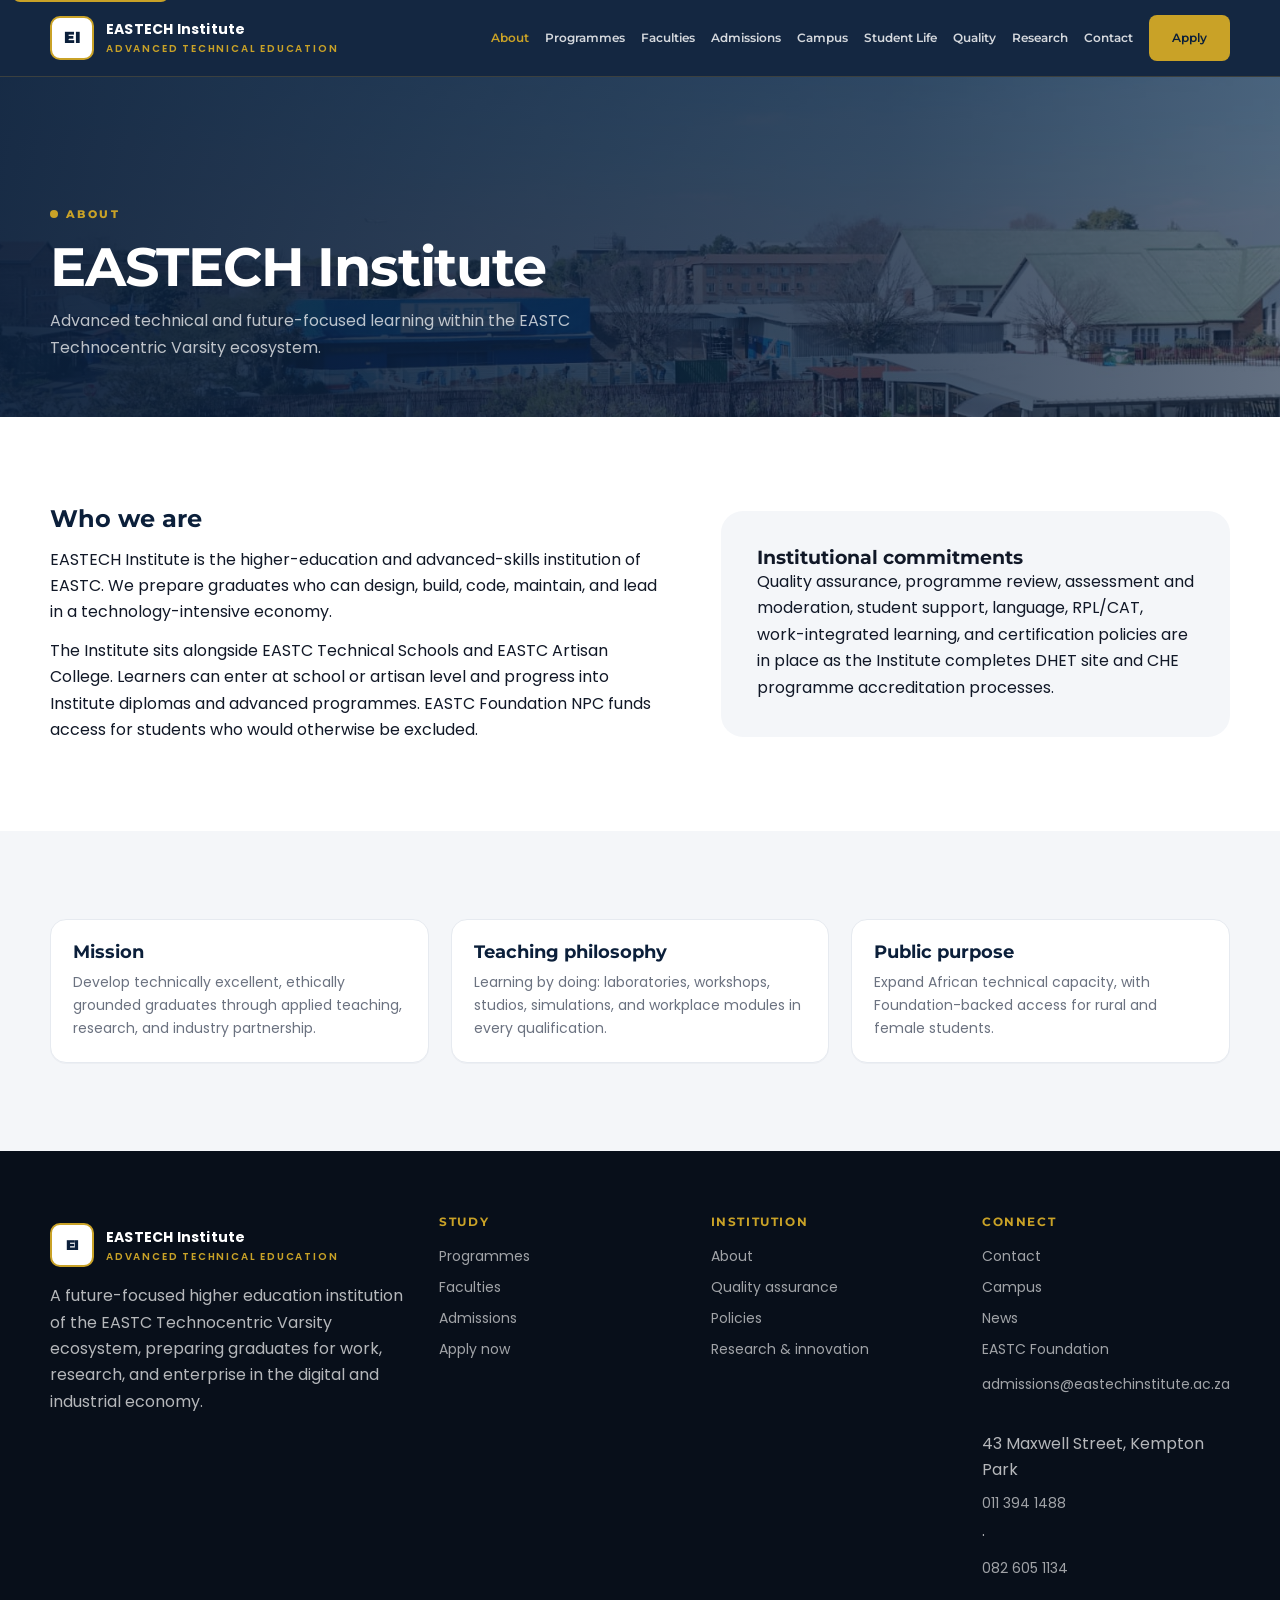
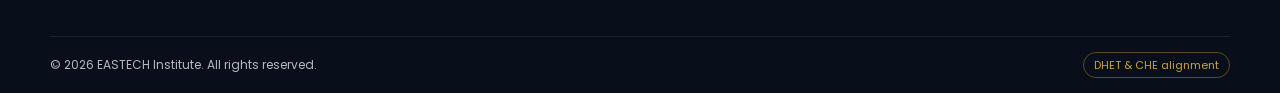
==== about.html @ d0c87ce3 "Publish EASTC website" ====
<!DOCTYPE html>
<html lang="en">
<head>
<meta charset="UTF-8">
<meta name="viewport" content="width=device-width, initial-scale=1.0">
<title>About | EASTECH Institute</title>
<meta name="description" content="History, purpose, and ecosystem role of EASTECH Institute.">
<link rel="preconnect" href="https://fonts.googleapis.com">
<link rel="preconnect" href="https://fonts.gstatic.com" crossorigin>
<link href="https://fonts.googleapis.com/css2?family=Montserrat:wght@500;600;700;800;900&family=Poppins:wght@400;500;600;700&display=swap" rel="stylesheet">
<link rel="icon" type="image/svg+xml" href="assets/img/favicon.svg">
<link rel="stylesheet" href="assets/css/site.css">
</head>
<body class="institute">
<a class="skip" href="#main">Skip to content</a>


<header class="nav">
  <div class="wrap nav-inner">
    <a class="brand" href="index.html">
      <div class="mark">EI</div>
      <div><strong>EASTECH Institute</strong><span>Advanced Technical Education</span></div>
    </a>
    <button class="menu-btn" aria-label="Menu">☰</button>
    <nav class="nav-links">
      <a href="about.html">About</a>
      <a href="programmes.html">Programmes</a>
      <a href="faculties.html">Faculties</a>
      <a href="admissions.html">Admissions</a>
      <a href="campus.html">Campus</a>
      <a href="student-life.html">Student Life</a>
      <a href="quality.html">Quality</a>
      <a href="research.html">Research</a>
      <a href="contact.html">Contact</a>
      <a class="btn btn-gold" href="apply.html">Apply</a>
    </nav>
  </div>
</header>

<main id="main">
<section class="page-hero media"><div class="hero-bg" style="background-image:url('assets/img/campus-sky.jpg')"></div>
<div class="wrap" style="position:relative;z-index:1"><div class="eyebrow">About</div><h1>EASTECH Institute</h1><p>Advanced technical and future-focused learning within the EASTC Technocentric Varsity ecosystem.</p></div></section>
<section>
  <div class="wrap grid-2">
    <div>
      <h2 style="color:var(--navy);margin-bottom:14px">Who we are</h2>
      <p>EASTECH Institute is the higher-education and advanced-skills institution of EASTC. We prepare graduates who can design, build, code, maintain, and lead in a technology-intensive economy.</p>
      <p style="margin-top:12px">The Institute sits alongside EASTC Technical Schools and EASTC Artisan College. Learners can enter at school or artisan level and progress into Institute diplomas and advanced programmes. EASTC Foundation NPC funds access for students who would otherwise be excluded.</p>
    </div>
    <div class="panel">
      <h3>Institutional commitments</h3>
      <p>Quality assurance, programme review, assessment and moderation, student support, language, RPL/CAT, work-integrated learning, and certification policies are in place as the Institute completes DHET site and CHE programme accreditation processes.</p>
    </div>
  </div>
</section>
<section style="background:var(--gray)">
  <div class="wrap grid-3">
    <article class="card"><div class="card-body"><h3>Mission</h3><p>Develop technically excellent, ethically grounded graduates through applied teaching, research, and industry partnership.</p></div></article>
    <article class="card"><div class="card-body"><h3>Teaching philosophy</h3><p>Learning by doing: laboratories, workshops, studios, simulations, and workplace modules in every qualification.</p></div></article>
    <article class="card"><div class="card-body"><h3>Public purpose</h3><p>Expand African technical capacity, with Foundation-backed access for rural and female students.</p></div></article>
  </div>
</section>

</main>
<footer>
  <div class="wrap foot-grid">
    <div>
      <a class="brand" href="index.html" style="margin-bottom:16px;display:inline-flex">
        <div class="mark">EI</div>
        <div><strong>EASTECH Institute</strong><span>Advanced Technical Education</span></div>
      </a>
      <p>A future-focused higher education institution of the EASTC Technocentric Varsity ecosystem, preparing graduates for work, research, and enterprise in the digital and industrial economy.</p>
    </div>
    <div>
      <h4>Study</h4>
      <a href="programmes.html">Programmes</a>
      <a href="faculties.html">Faculties</a>
      <a href="admissions.html">Admissions</a>
      <a href="apply.html">Apply now</a>
    </div>
    <div>
      <h4>Institution</h4>
      <a href="about.html">About</a>
      <a href="quality.html">Quality assurance</a>
      <a href="policies.html">Policies</a>
      <a href="research.html">Research &amp; innovation</a>
    </div>
    <div>
      <h4>Connect</h4>
      <a href="contact.html">Contact</a>
      <a href="campus.html">Campus</a>
      <a href="news.html">News</a>
      <a href="https://eastechfoundation.co.za/">EASTC Foundation</a>
      <p style="margin-top:12px"><a href="mailto:admissions@eastechinstitute.ac.za">admissions@eastechinstitute.ac.za</a><br>43 Maxwell Street, Kempton Park<br><a href="tel:+27113941488">011 394 1488</a> · <a href="tel:+27826051134">082 605 1134</a></p>
    </div>
  </div>
  <div class="wrap legal">
    <div>&copy; <span data-year></span> EASTECH Institute. All rights reserved.</div>
    <div><span class="badge">DHET &amp; CHE alignment</span></div>
  </div>
</footer>

<script src="assets/js/site.js"></script>
</body>
</html>
---- assets/css/site.css ----
:root {
  --navy: #0B1F3A;
  --navy-mid: #123056;
  --navy-light: #1A3A5C;
  --gold: #D4A437;
  --gold-light: #E8BC5A;
  --teal: #0F766E;
  --teal-bright: #14B8A6;
  --gray: #F4F6F9;
  --gray-mid: #E6EAF0;
  --charcoal: #111827;
  --body: #374151;
  --muted: #6B7280;
  --white: #fff;
  --shadow: 0 18px 50px rgba(11, 31, 58, 0.12);
  --radius: 16px;
  --max: 1180px;
}
*, *::before, *::after { box-sizing: border-box; margin: 0; padding: 0; }
html { scroll-behavior: smooth; }
body {
  font-family: "Poppins", sans-serif;
  color: var(--charcoal);
  background: var(--white);
  line-height: 1.65;
  overflow-x: hidden;
}
img { max-width: 100%; display: block; }
a { color: inherit; text-decoration: none; }
h1, h2, h3, h4 { font-family: "Montserrat", sans-serif; line-height: 1.15; }
.wrap { width: min(var(--max), calc(100% - 48px)); margin: 0 auto; }
.eyebrow {
  display: inline-flex; align-items: center; gap: 8px;
  font-family: "Montserrat", sans-serif;
  font-size: 11px; font-weight: 800; letter-spacing: 2.4px; text-transform: uppercase;
  color: var(--gold);
}
.eyebrow::before { content: ""; width: 8px; height: 8px; border-radius: 50%; background: currentColor; }

/* NAV */
.skip {
  position: absolute; left: 12px; top: -40px; z-index: 80;
  background: var(--gold); color: var(--navy); padding: 8px 12px; border-radius: 8px; font-weight: 800;
}
.skip:focus { top: 12px; }
.nav {
  position: sticky; top: 0; z-index: 50;
  background: rgba(11, 31, 58, 0.96);
  backdrop-filter: blur(16px);
  border-bottom: 1px solid rgba(212, 164, 55, 0.2);
}
.nav-inner { display: flex; align-items: center; justify-content: space-between; min-height: 76px; gap: 24px; }
.brand { display: flex; align-items: center; gap: 12px; color: #fff; }
.mark {
  width: 44px; height: 44px; border-radius: 10px; background: var(--gold);
  color: var(--navy); font-family: "Montserrat", sans-serif; font-weight: 900;
  display: grid; place-items: center; letter-spacing: -0.5px;
}
.brand strong { display: block; font-size: 14px; letter-spacing: 0.2px; }
.brand span { display: block; font-size: 10px; color: var(--gold); letter-spacing: 1.8px; text-transform: uppercase; font-weight: 600; }
.nav-links { display: flex; align-items: center; gap: 16px; }
.nav-links a { color: rgba(255,255,255,.82); font-family: "Montserrat", sans-serif; font-size: 12px; font-weight: 600; }
.nav-links a:hover, .nav-links a.active { color: var(--gold); }
.nav-links a.btn-gold { color: var(--navy); }
.nav-links a.btn-gold:hover, .nav-links a.btn-gold.active { color: var(--navy); background: var(--gold-light); }
.btn {
  display: inline-flex; align-items: center; justify-content: center; gap: 8px;
  padding: 12px 22px; border-radius: 8px; font-family: "Montserrat", sans-serif;
  font-size: 13px; font-weight: 800; border: 1.5px solid transparent; cursor: pointer;
  transition: .2s transform, .2s background, .2s color;
}
.btn:hover { transform: translateY(-1px); }
.btn-gold { background: var(--gold); color: var(--navy); }
.btn-gold:hover { background: var(--gold-light); }
.btn-ghost { background: transparent; color: #fff; border-color: rgba(255,255,255,.28); }
.btn-navy { background: var(--navy); color: #fff; }
.btn-teal { background: var(--teal); color: #fff; }
.btn-outline { background: transparent; color: var(--navy); border-color: rgba(11,31,58,.2); }
.menu-btn { display: none; background: none; border: 0; color: #fff; font-size: 26px; cursor: pointer; }

/* HERO */
.hero {
  position: relative; min-height: 86vh; display: grid; align-items: center;
  background: var(--navy); color: #fff; overflow: hidden;
  padding: 72px 0 88px;
}
.hero-bg {
  position: absolute; inset: 0;
  background-size: cover; background-position: center 40%;
  opacity: .42; transform: scale(1.04);
}
.hero::after {
  content: ""; position: absolute; inset: 0;
  background: linear-gradient(90deg, rgba(11,31,58,.94) 0%, rgba(11,31,58,.72) 52%, rgba(11,31,58,.35) 100%);
}
.hero-content { position: relative; z-index: 1; max-width: 760px; }
.hero h1 { font-size: clamp(38px, 6vw, 68px); letter-spacing: -1.8px; margin: 18px 0 18px; }
.hero h1 em { font-style: normal; color: var(--gold); }
.hero p { font-size: 17px; color: rgba(255,255,255,.74); max-width: 620px; }
.hero-actions { display: flex; flex-wrap: wrap; gap: 12px; margin: 32px 0 40px; }
.stats { display: grid; grid-template-columns: repeat(4, 1fr); gap: 18px; }
.stat { border-left: 2px solid var(--gold); padding-left: 14px; }
.stat b { display: block; font-family: "Montserrat", sans-serif; font-size: 28px; color: var(--gold); }
.stat span { font-size: 12px; color: rgba(255,255,255,.62); }

/* SECTIONS */
section { padding: 88px 0; }
.section-head { max-width: 640px; margin-bottom: 42px; }
.section-head h2 { font-size: clamp(28px, 4vw, 44px); color: var(--navy); letter-spacing: -1px; margin: 10px 0 12px; }
.section-head p { color: var(--muted); }
.grid-2 { display: grid; grid-template-columns: 1.1fr .9fr; gap: 48px; align-items: center; }
.grid-3 { display: grid; grid-template-columns: repeat(3, 1fr); gap: 22px; }
.grid-4 { display: grid; grid-template-columns: repeat(4, 1fr); gap: 18px; }
.card {
  background: #fff; border: 1px solid var(--gray-mid); border-radius: var(--radius);
  overflow: hidden; box-shadow: 0 1px 0 rgba(11,31,58,.03);
  transition: .25s transform, .25s box-shadow;
}
.card:hover { transform: translateY(-4px); box-shadow: var(--shadow); }
.card img { width: 100%; height: 190px; object-fit: cover; }
.card-body { padding: 22px; }
.card h3 { font-size: 18px; color: var(--navy); margin-bottom: 8px; }
.card p { color: var(--muted); font-size: 14px; }
.tag {
  display: inline-block; margin: 0 6px 6px 0; padding: 5px 10px; border-radius: 999px;
  background: rgba(15,118,110,.08); color: var(--teal); font-size: 11px; font-weight: 700;
}
.panel { background: var(--gray); border-radius: 22px; padding: 36px; }
.photo { border-radius: 22px; width: 100%; height: 420px; object-fit: cover; box-shadow: var(--shadow); }
.gallery { display: grid; grid-template-columns: repeat(3, 1fr); gap: 14px; }
.gallery img { width: 100%; height: 220px; object-fit: cover; border-radius: 14px; }
.gallery.tight img { height: 180px; }
@media (max-width: 980px) { .gallery { grid-template-columns: 1fr 1fr; } }
.values { display: flex; flex-wrap: wrap; gap: 8px; }
.chip { padding: 8px 14px; border-radius: 999px; background: var(--navy); color: #fff; font-size: 12px; font-weight: 700; }

/* PAGE HERO */
.page-hero {
  background: var(--navy); color: #fff; padding: 72px 0 56px;
  position: relative; overflow: hidden;
}
.page-hero.media { min-height: 340px; display: grid; align-items: end; }
.page-hero.media .hero-bg { opacity: .5; }
.page-hero.media::after {
  content: ""; position: absolute; inset: 0;
  background: linear-gradient(90deg, rgba(11,31,58,.88) 0%, rgba(11,31,58,.55) 70%, rgba(11,31,58,.28) 100%);
}
.page-hero .wrap { position: relative; z-index: 1; }
.page-hero h1 { font-size: clamp(32px, 5vw, 54px); letter-spacing: -1.2px; margin: 10px 0 10px; }
.page-hero p { color: rgba(255,255,255,.72); max-width: 640px; }

/* FORMS */
form { display: grid; gap: 14px; }
label { font-size: 12px; font-weight: 700; color: var(--navy); }
input, select, textarea {
  width: 100%; padding: 13px 14px; border: 1px solid var(--gray-mid); border-radius: 10px;
  font: inherit; background: #fff; color: var(--charcoal);
}
textarea { min-height: 140px; resize: vertical; }
.form-row { display: grid; grid-template-columns: 1fr 1fr; gap: 14px; }
.note { font-size: 13px; color: var(--muted); }
.success { display: none; background: #ecfdf5; color: #065f46; padding: 14px 16px; border-radius: 10px; font-weight: 600; }
.success.show { display: block; }

/* TABLE */
.table-wrap { overflow-x: auto; -webkit-overflow-scrolling: touch; }
table { width: 100%; border-collapse: collapse; background: #fff; border-radius: 14px; overflow: hidden; min-width: 640px; }
th, td { text-align: left; padding: 14px 16px; border-bottom: 1px solid var(--gray-mid); font-size: 14px; }
th { background: var(--navy); color: #fff; font-family: "Montserrat", sans-serif; font-size: 12px; letter-spacing: .6px; }
td strong { color: var(--navy); }

/* FOOTER */
footer { background: #080f1a; color: rgba(255,255,255,.7); padding: 64px 0 0; }
.foot-grid { display: grid; grid-template-columns: 1.5fr 1fr 1fr 1fr; gap: 36px; padding-bottom: 48px; }
footer h4 { color: var(--gold); font-size: 12px; letter-spacing: 1.6px; text-transform: uppercase; margin-bottom: 16px; }
footer a { display: block; color: rgba(255,255,255,.62); margin: 8px 0; font-size: 14px; }
footer a:hover { color: var(--gold); }
.legal { border-top: 1px solid rgba(255,255,255,.08); padding: 18px 0; display: flex; justify-content: space-between; gap: 12px; flex-wrap: wrap; font-size: 12px; }
.badge { border: 1px solid rgba(212,164,55,.4); color: var(--gold); padding: 4px 10px; border-radius: 999px; font-size: 11px; }

/* INSTITUTE TWEAKS */
body.institute { --gold: #C9A227; --teal: #155E75; }
body.institute .mark { background: #fff; color: var(--navy); border: 2px solid var(--gold); }

a:focus-visible, button:focus-visible, input:focus-visible, select:focus-visible, textarea:focus-visible {
  outline: 3px solid var(--gold); outline-offset: 3px;
}
.lightbox {
  display: none; position: fixed; inset: 0; z-index: 100; background: rgba(8,15,26,.92);
  align-items: center; justify-content: center; padding: 24px;
}
.lightbox.open { display: flex; }
.lightbox img { max-width: min(1200px, 100%); max-height: 90vh; border-radius: 12px; }
.lightbox button {
  position: absolute; top: 16px; right: 18px; background: none; border: 0; color: #fff; font-size: 32px; cursor: pointer;
}
@media (max-width: 1200px) {
  .menu-btn { display: block; }
  .nav-links {
    display: none; position: absolute; left: 0; right: 0; top: 76px;
    background: var(--navy); flex-direction: column; padding: 18px 24px 28px; align-items: flex-start;
    border-bottom: 1px solid rgba(212,164,55,.2);
  }
  .nav-links.open { display: flex; }
}
@media (max-width: 980px) {
  .grid-2, .grid-3, .grid-4, .stats, .foot-grid, .form-row { grid-template-columns: 1fr; }
  .photo { height: 280px; }
  .gallery { grid-template-columns: 1fr; }
}
@media (prefers-reduced-motion: reduce) {
  html { scroll-behavior: auto; }
  *, *::before, *::after { transition: none !important; }
}
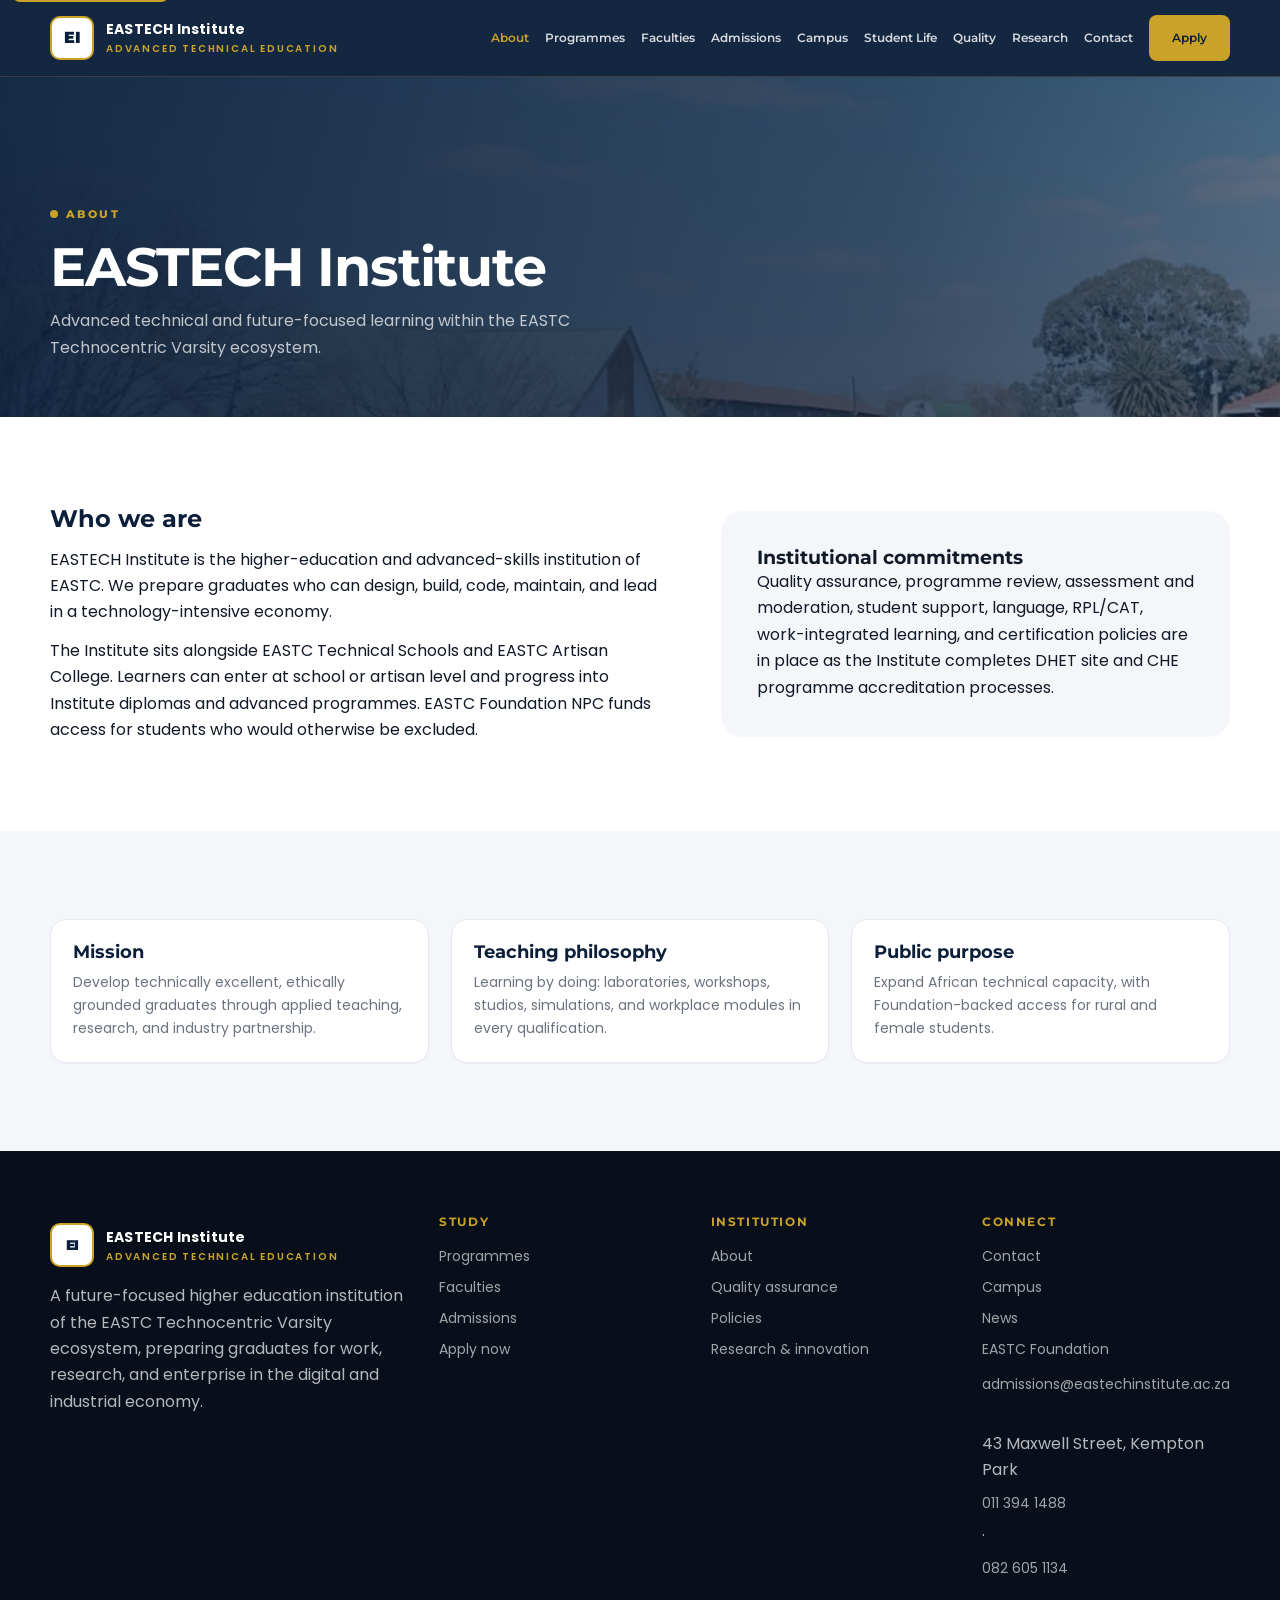
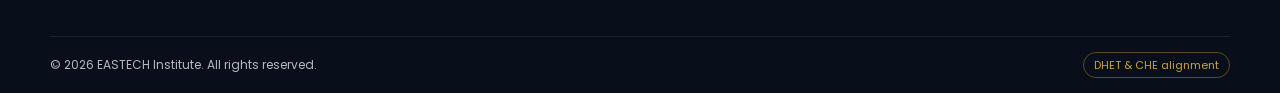
==== commit e4c829bd: "Fix Institute campus photos to artisanal building only Replace Food Court and Varsity shots on EASTE" ====
--- a/about.html
+++ b/about.html
@@ -38,7 +38,7 @@
 </header>
 
 <main id="main">
-<section class="page-hero media"><div class="hero-bg" style="background-image:url('assets/img/campus-sky.jpg')"></div>
+<section class="page-hero media"><div class="hero-bg" style="background-image:url('assets/img/artisanal-building.jpg')"></div>
 <div class="wrap" style="position:relative;z-index:1"><div class="eyebrow">About</div><h1>EASTECH Institute</h1><p>Advanced technical and future-focused learning within the EASTC Technocentric Varsity ecosystem.</p></div></section>
 <section>
   <div class="wrap grid-2">
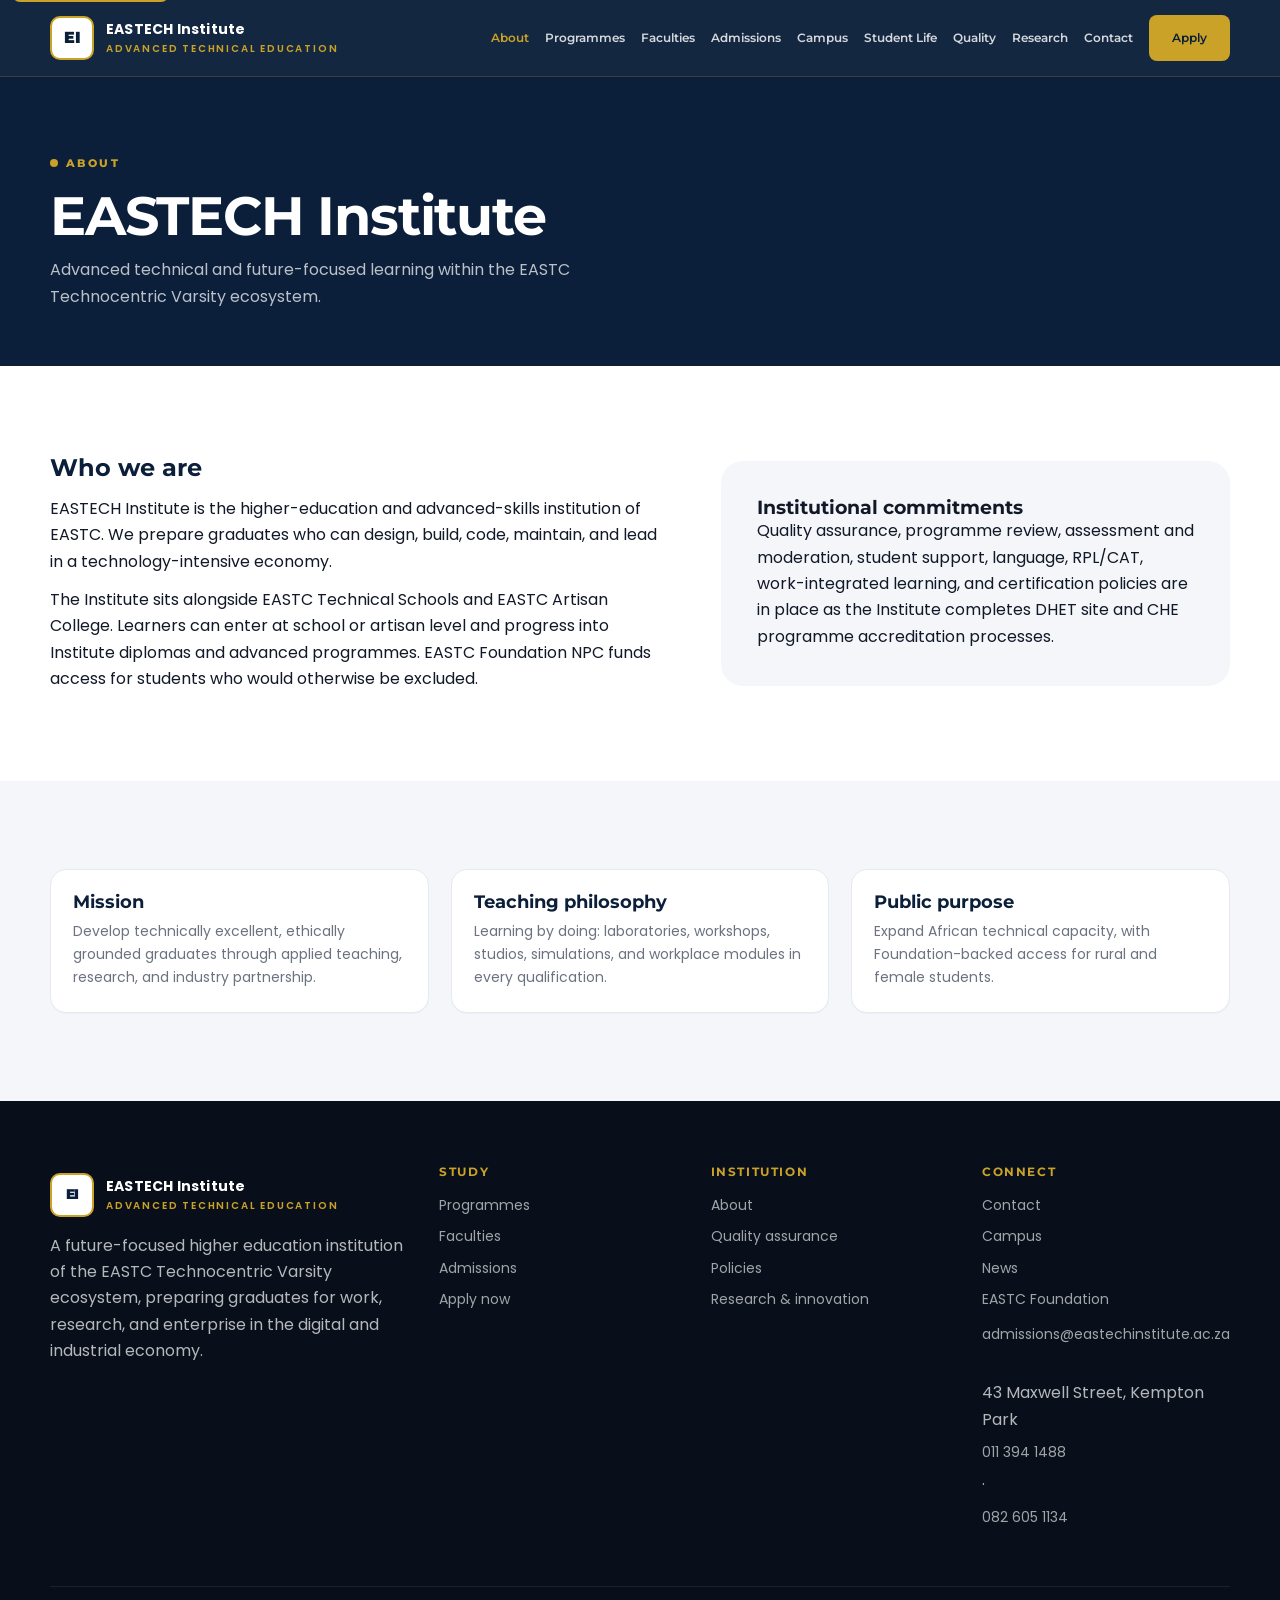
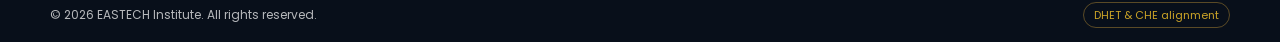
==== commit 3f16f1d0: "Stop using Food Court/yard stills as Institute identity CEO and bob FABER rejected the previous mapp" ====
--- a/about.html
+++ b/about.html
@@ -38,8 +38,7 @@
 </header>
 
 <main id="main">
-<section class="page-hero media"><div class="hero-bg" style="background-image:url('assets/img/artisanal-building.jpg')"></div>
-<div class="wrap" style="position:relative;z-index:1"><div class="eyebrow">About</div><h1>EASTECH Institute</h1><p>Advanced technical and future-focused learning within the EASTC Technocentric Varsity ecosystem.</p></div></section>
+<section class="page-hero"><div class="wrap"><div class="eyebrow">About</div><h1>EASTECH Institute</h1><p>Advanced technical and future-focused learning within the EASTC Technocentric Varsity ecosystem.</p></div></section>
 <section>
   <div class="wrap grid-2">
     <div>
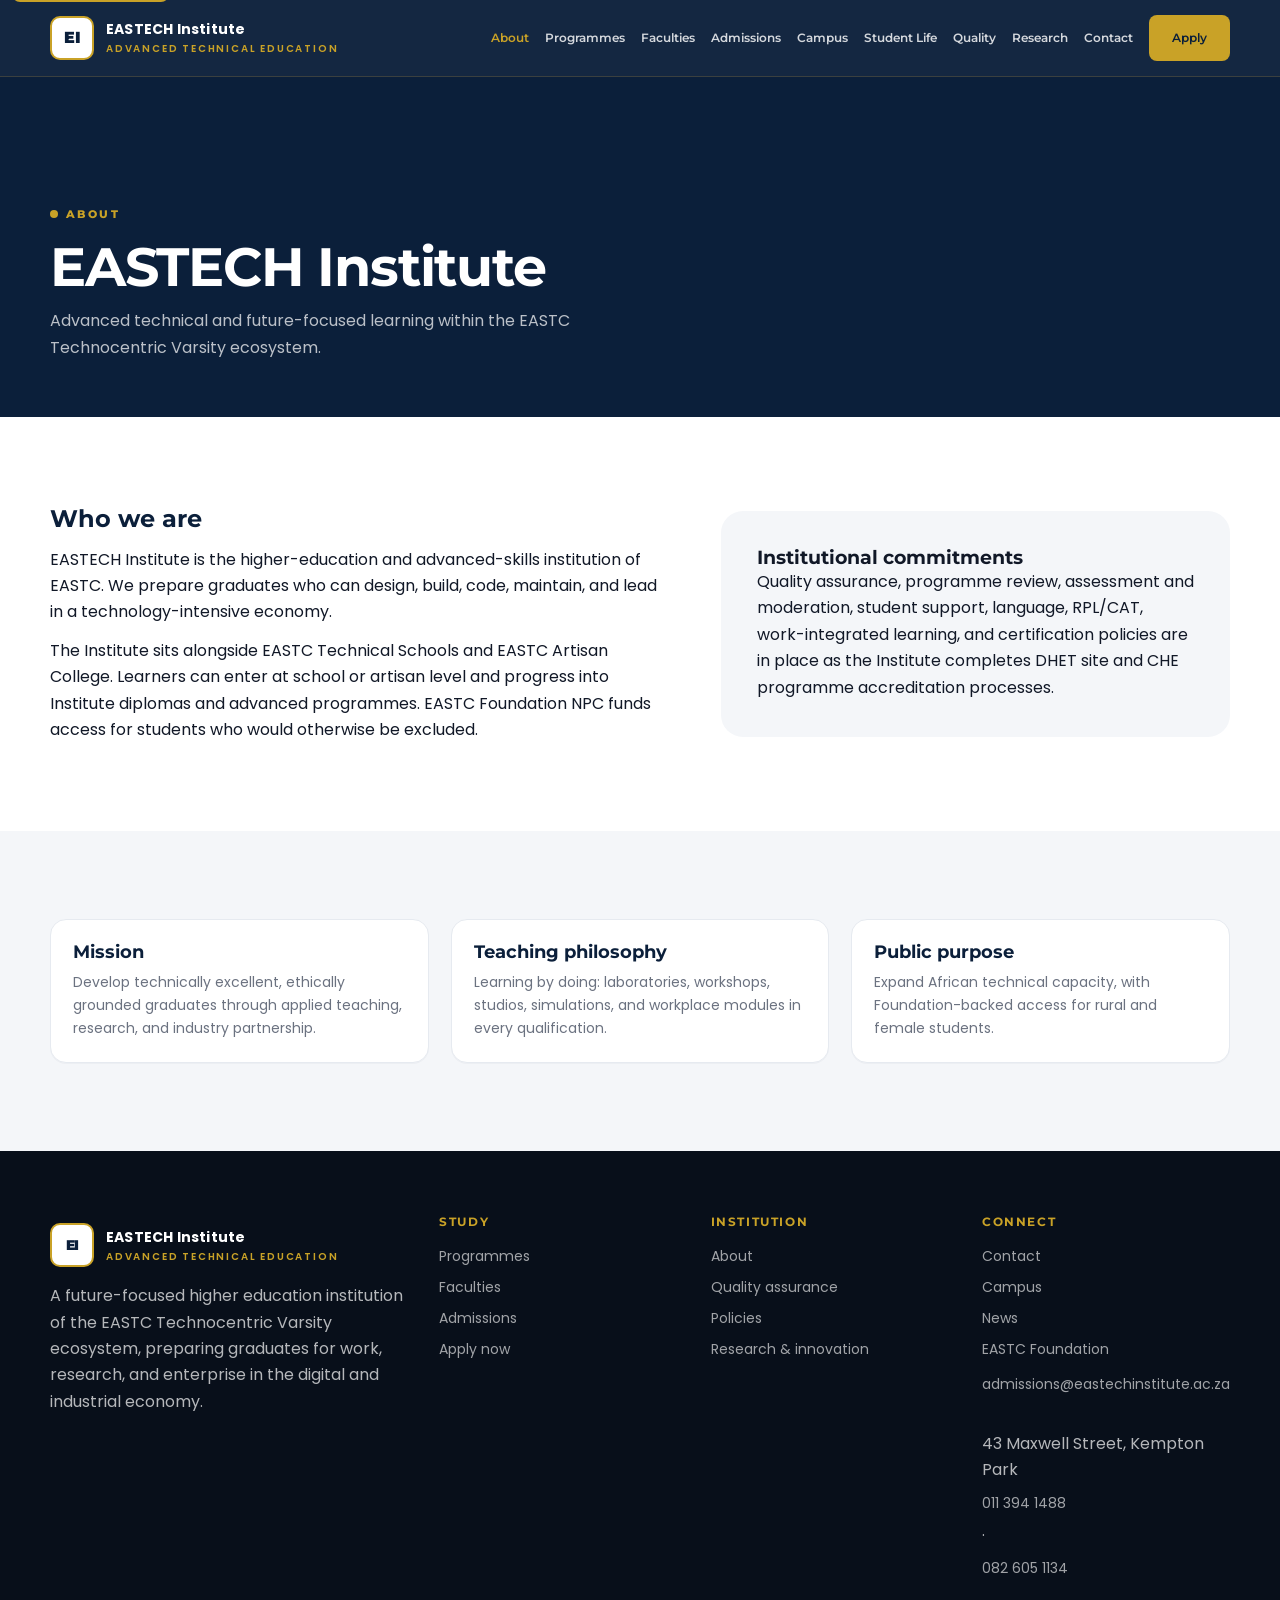
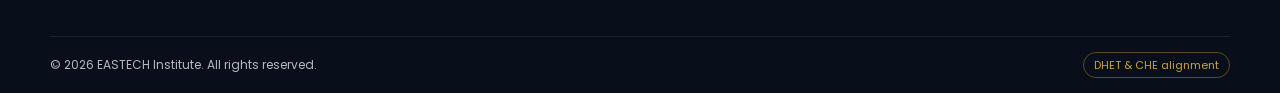
==== commit 3bf90b6c: "Wire Billy's NATED brick building as Institute exterior identity Point home, about, and campus heroe" ====
--- a/about.html
+++ b/about.html
@@ -38,7 +38,8 @@
 </header>
 
 <main id="main">
-<section class="page-hero"><div class="wrap"><div class="eyebrow">About</div><h1>EASTECH Institute</h1><p>Advanced technical and future-focused learning within the EASTC Technocentric Varsity ecosystem.</p></div></section>
+<section class="page-hero media"><div class="hero-bg" style="background-image:url('assets/img/institute-nated-building.jpg')"></div>
+<div class="wrap" style="position:relative;z-index:1"><div class="eyebrow">About</div><h1>EASTECH Institute</h1><p>Advanced technical and future-focused learning within the EASTC Technocentric Varsity ecosystem.</p></div></section>
 <section>
   <div class="wrap grid-2">
     <div>
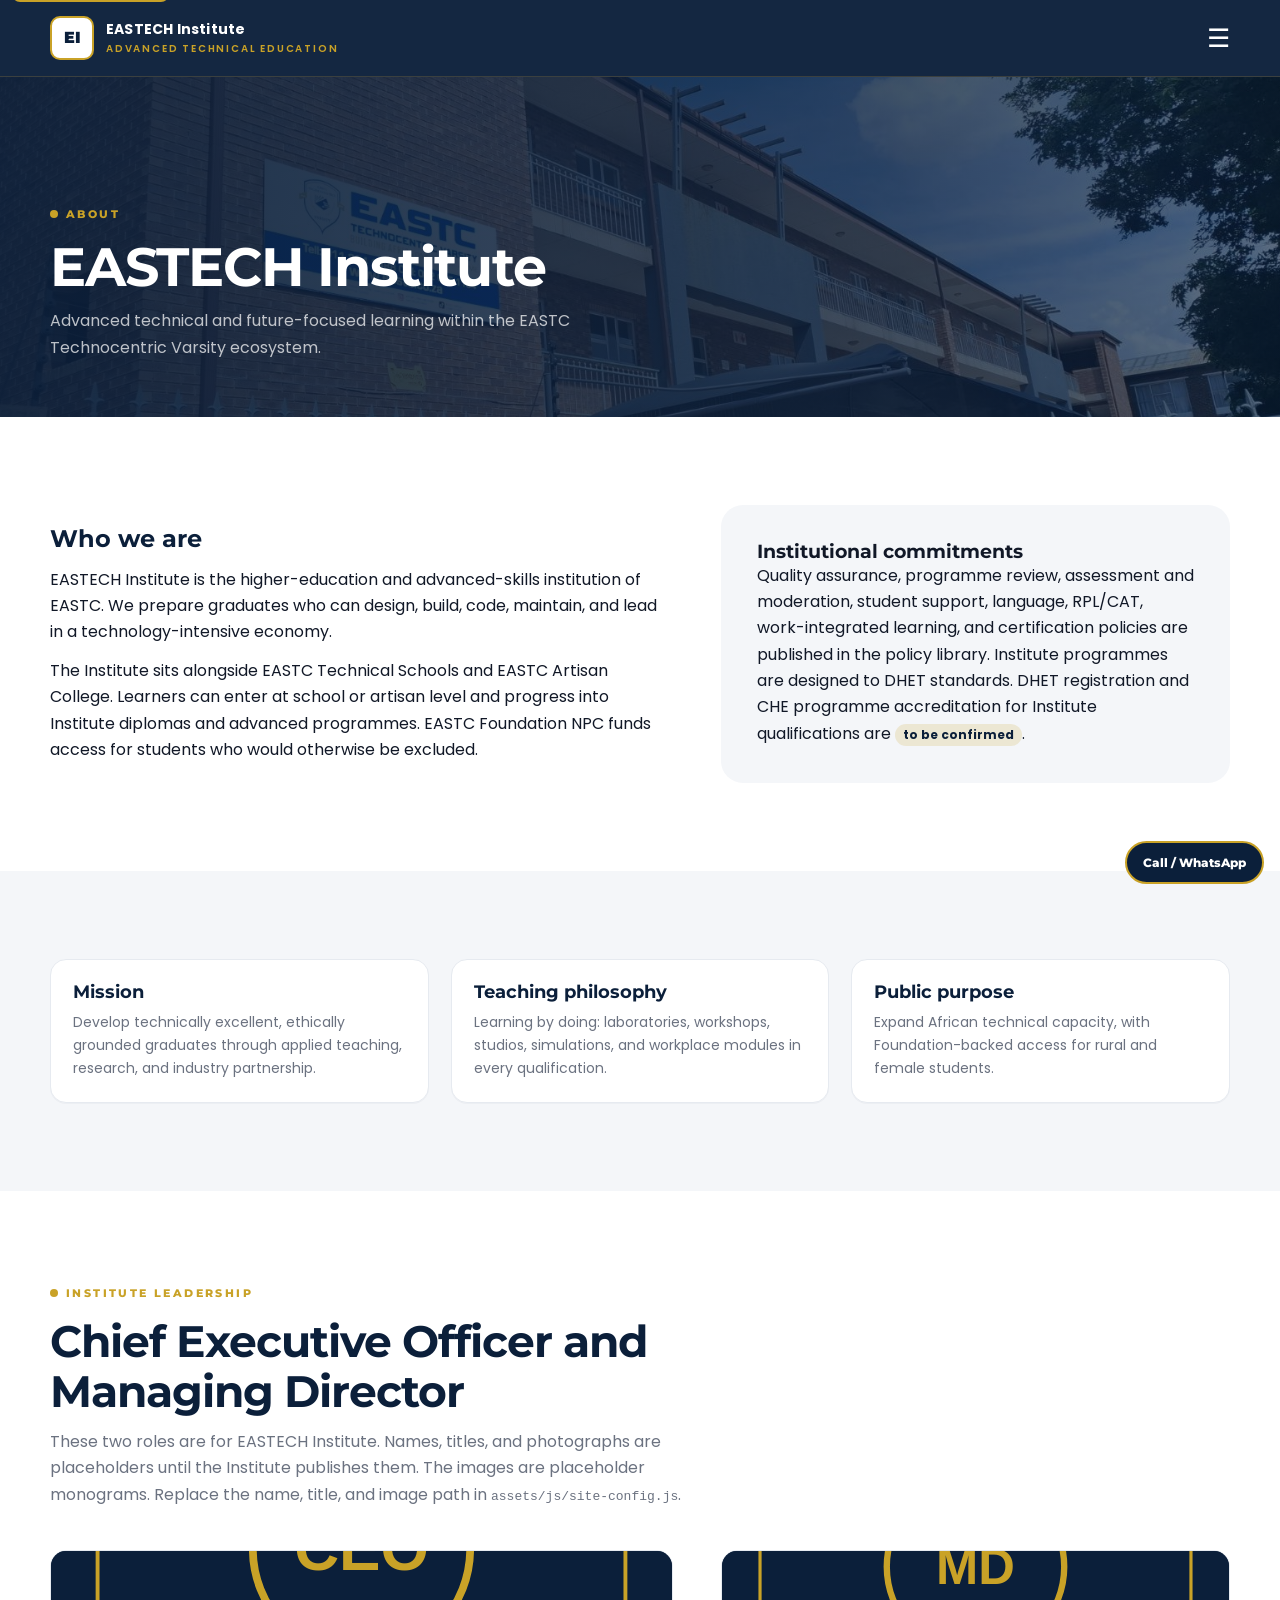
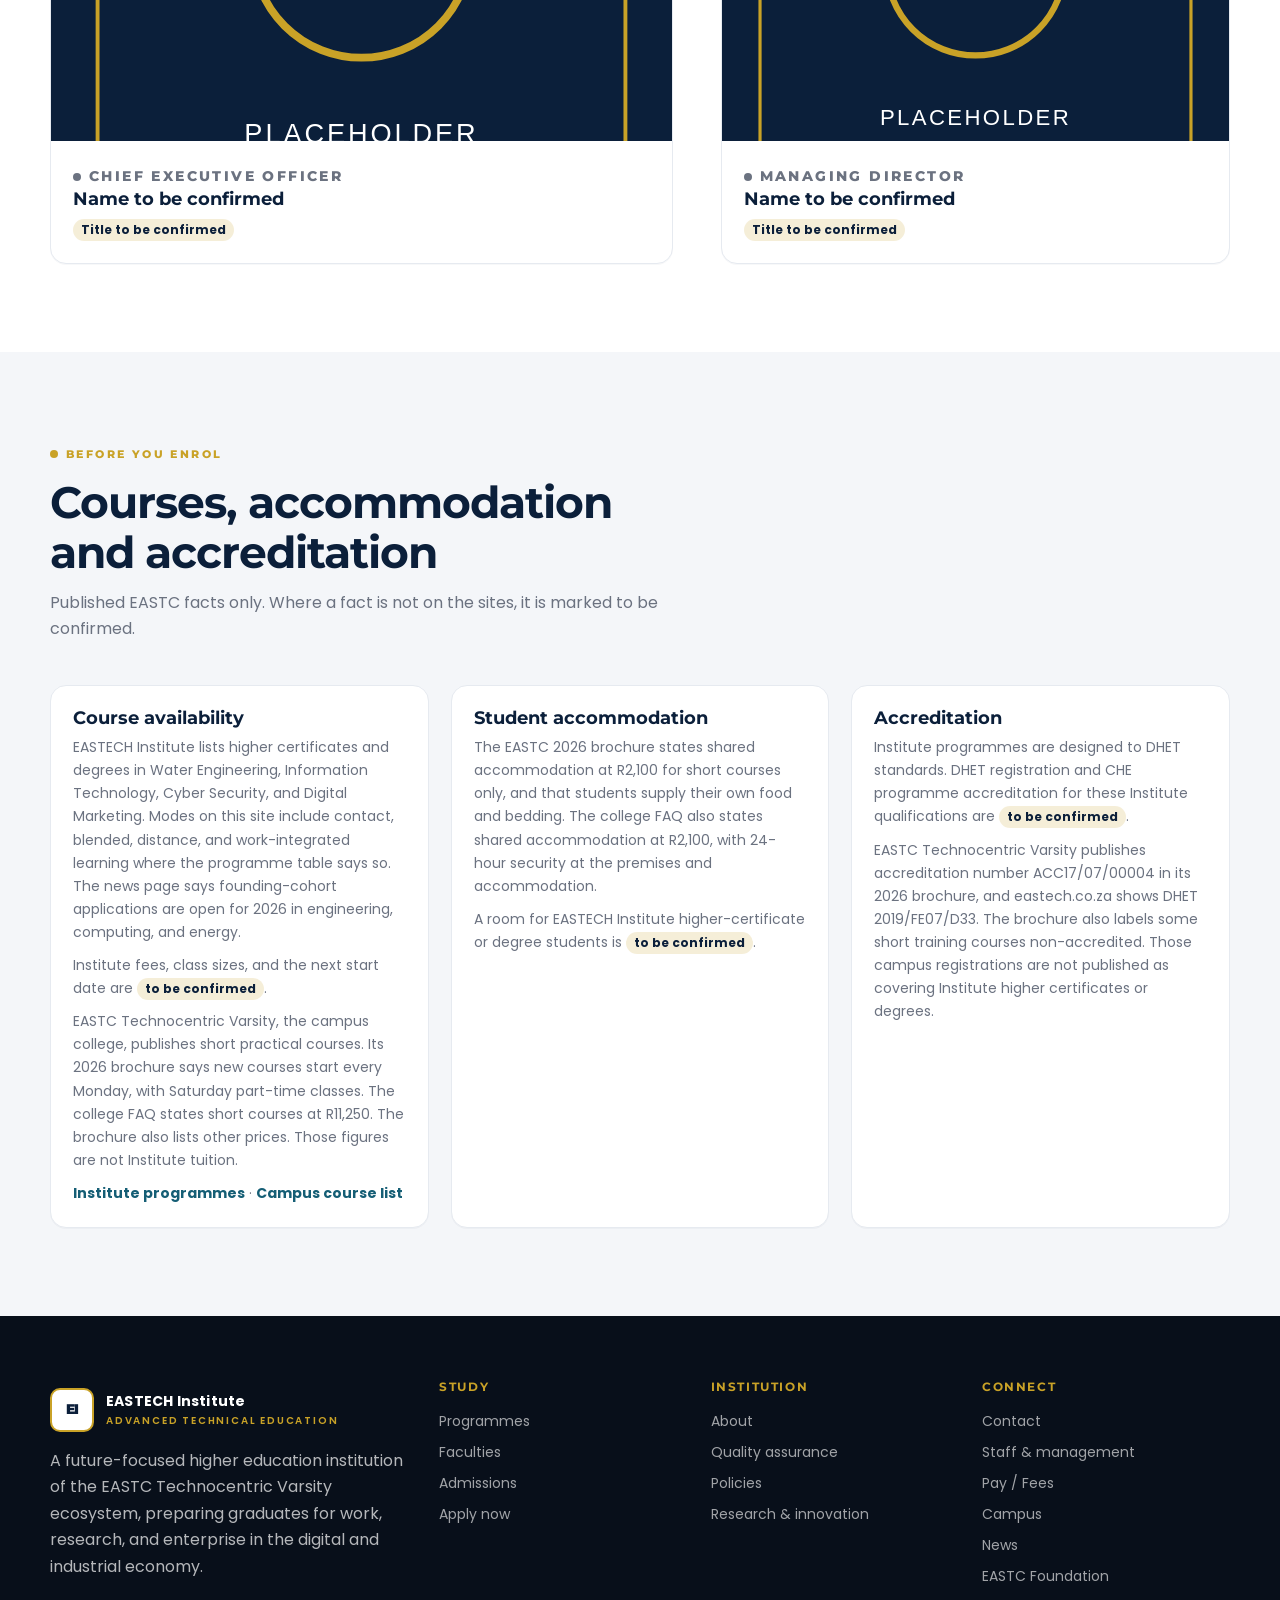
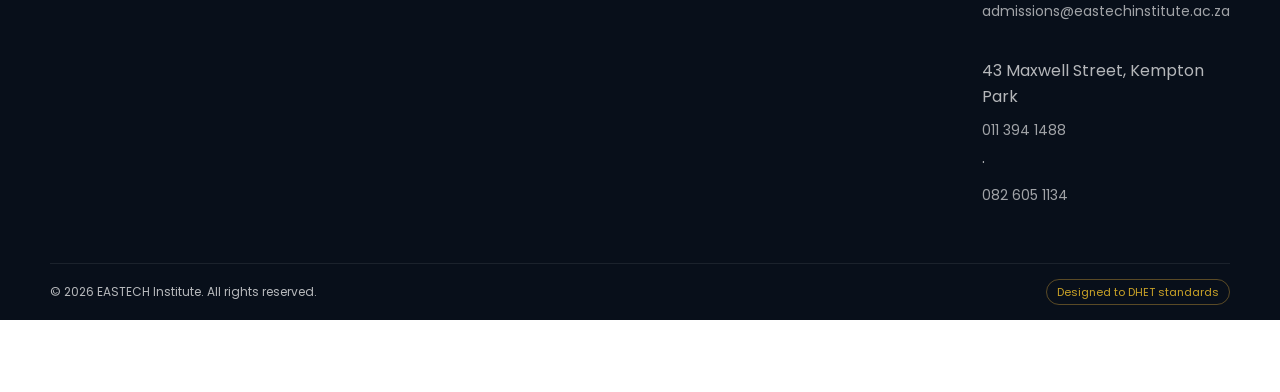
==== commit f3125d40: "Add Yoco fee payments, staff contact, and published study facts. Student fee payments use Yoco test " ====
--- a/about.html
+++ b/about.html
@@ -32,6 +32,8 @@
       <a href="quality.html">Quality</a>
       <a href="research.html">Research</a>
       <a href="contact.html">Contact</a>
+      <a href="staff.html">Staff</a>
+      <a class="btn btn-ghost" href="pay.html">Pay / Fees</a>
       <a class="btn btn-gold" href="apply.html">Apply</a>
     </nav>
   </div>
@@ -49,7 +51,7 @@
     </div>
     <div class="panel">
       <h3>Institutional commitments</h3>
-      <p>Quality assurance, programme review, assessment and moderation, student support, language, RPL/CAT, work-integrated learning, and certification policies are in place as the Institute completes DHET site and CHE programme accreditation processes.</p>
+      <p>Quality assurance, programme review, assessment and moderation, student support, language, RPL/CAT, work-integrated learning, and certification policies are published in the policy library. Institute programmes are designed to DHET standards. DHET registration and CHE programme accreditation for Institute qualifications are <span class="tbc">to be confirmed</span>.</p>
     </div>
   </div>
 </section>
@@ -61,6 +63,47 @@
   </div>
 </section>
 
+<section id="leadership">
+  <div class="wrap">
+    <div class="section-head">
+      <div class="eyebrow">Institute leadership</div>
+      <h2>Chief Executive Officer and Managing Director</h2>
+      <p>These two roles are for EASTECH Institute. Names, titles, and photographs are placeholders until the Institute publishes them. The images are placeholder monograms. Replace the name, title, and image path in <code>assets/js/site-config.js</code>.</p>
+    </div>
+    <div class="grid-2" data-leadership>
+      <article class="card"><img class="leader-photo" src="assets/img/leadership/ceo-placeholder.svg" alt="Placeholder monogram for the EASTECH Institute Chief Executive Officer. Not a photograph of a person."><div class="card-body"><p class="eyebrow">Chief Executive Officer</p><h3>Name to be confirmed</h3><p><span class="tbc">Title to be confirmed</span></p></div></article>
+      <article class="card"><img class="leader-photo" src="assets/img/leadership/md-placeholder.svg" alt="Placeholder monogram for the EASTECH Institute Managing Director. Not a photograph of a person."><div class="card-body"><p class="eyebrow">Managing Director</p><h3>Name to be confirmed</h3><p><span class="tbc">Title to be confirmed</span></p></div></article>
+    </div>
+  </div>
+</section>
+<section class="study-facts" aria-labelledby="study-facts-title">
+  <div class="wrap">
+    <div class="section-head">
+      <div class="eyebrow">Before you enrol</div>
+      <h2 id="study-facts-title">Courses, accommodation and accreditation</h2>
+      <p>Published EASTC facts only. Where a fact is not on the sites, it is marked to be confirmed.</p>
+    </div>
+    <div class="grid-3">
+      <article class="card"><div class="card-body">
+        <h3>Course availability</h3>
+        <p>EASTECH Institute lists higher certificates and degrees in Water Engineering, Information Technology, Cyber Security, and Digital Marketing. Modes on this site include contact, blended, distance, and work-integrated learning where the programme table says so. The news page says founding-cohort applications are open for 2026 in engineering, computing, and energy.</p>
+        <p>Institute fees, class sizes, and the next start date are <span class="tbc">to be confirmed</span>.</p>
+        <p>EASTC Technocentric Varsity, the campus college, publishes short practical courses. Its 2026 brochure says new courses start every Monday, with Saturday part-time classes. The college FAQ states short courses at R11,250. The brochure also lists other prices. Those figures are not Institute tuition.</p>
+        <p><a href="programmes.html">Institute programmes</a> · <a href="https://eastc.co.za/training-courses/">Campus course list</a></p>
+      </div></article>
+      <article class="card"><div class="card-body">
+        <h3>Student accommodation</h3>
+        <p>The EASTC 2026 brochure states shared accommodation at R2,100 for short courses only, and that students supply their own food and bedding. The college FAQ also states shared accommodation at R2,100, with 24-hour security at the premises and accommodation.</p>
+        <p>A room for EASTECH Institute higher-certificate or degree students is <span class="tbc">to be confirmed</span>.</p>
+      </div></article>
+      <article class="card"><div class="card-body">
+        <h3>Accreditation</h3>
+        <p>Institute programmes are designed to DHET standards. DHET registration and CHE programme accreditation for these Institute qualifications are <span class="tbc">to be confirmed</span>.</p>
+        <p>EASTC Technocentric Varsity publishes accreditation number ACC17/07/00004 in its 2026 brochure, and eastech.co.za shows DHET 2019/FE07/D33. The brochure also labels some short training courses non-accredited. Those campus registrations are not published as covering Institute higher certificates or degrees.</p>
+      </div></article>
+    </div>
+  </div>
+</section>
 </main>
 <footer>
   <div class="wrap foot-grid">
@@ -88,6 +131,8 @@
     <div>
       <h4>Connect</h4>
       <a href="contact.html">Contact</a>
+      <a href="staff.html">Staff &amp; management</a>
+      <a href="pay.html">Pay / Fees</a>
       <a href="campus.html">Campus</a>
       <a href="news.html">News</a>
       <a href="https://eastechfoundation.co.za/">EASTC Foundation</a>
@@ -96,10 +141,12 @@
   </div>
   <div class="wrap legal">
     <div>&copy; <span data-year></span> EASTECH Institute. All rights reserved.</div>
-    <div><span class="badge">DHET &amp; CHE alignment</span></div>
+    <div><span class="badge">Designed to DHET standards</span></div>
   </div>
 </footer>
 
+<script src="assets/js/site-config.js"></script>
+<script src="assets/js/eastc.js"></script>
 <script src="assets/js/site.js"></script>
 </body>
 </html>
--- a/assets/css/site.css
+++ b/assets/css/site.css
@@ -24,11 +24,14 @@
   background: var(--white);
   line-height: 1.65;
   overflow-x: hidden;
+  padding-bottom: 72px;
 }
 img { max-width: 100%; display: block; }
 a { color: inherit; text-decoration: none; }
 h1, h2, h3, h4 { font-family: "Montserrat", sans-serif; line-height: 1.15; }
-.wrap { width: min(var(--max), calc(100% - 48px)); margin: 0 auto; }
+.wrap { width: min(var(--max), calc(100% - 48px)); margin: 0 auto; max-width: 100%; }
+.panel, .card, .grid-2, .grid-3, .grid-4, .directory { min-width: 0; max-width: 100%; }
+.grid-2 > *, .grid-3 > *, .grid-4 > *, .directory > * { min-width: 0; }
 .eyebrow {
   display: inline-flex; align-items: center; gap: 8px;
   font-family: "Montserrat", sans-serif;
@@ -58,11 +61,14 @@
 }
 .brand strong { display: block; font-size: 14px; letter-spacing: 0.2px; }
 .brand span { display: block; font-size: 10px; color: var(--gold); letter-spacing: 1.8px; text-transform: uppercase; font-weight: 600; }
-.nav-links { display: flex; align-items: center; gap: 16px; }
+.nav-links { display: flex; align-items: center; gap: 12px; }
 .nav-links a { color: rgba(255,255,255,.82); font-family: "Montserrat", sans-serif; font-size: 12px; font-weight: 600; }
 .nav-links a:hover, .nav-links a.active { color: var(--gold); }
+.nav-links .btn { padding: 8px 12px; font-size: 11px; white-space: nowrap; }
 .nav-links a.btn-gold { color: var(--navy); }
 .nav-links a.btn-gold:hover, .nav-links a.btn-gold.active { color: var(--navy); background: var(--gold-light); }
+.nav-links a.btn-ghost { color: #fff; border-color: rgba(255,255,255,.35); }
+.nav-links a.btn-ghost:hover, .nav-links a.btn-ghost.active { color: var(--navy); background: var(--gold); border-color: var(--gold); }
 .btn {
   display: inline-flex; align-items: center; justify-content: center; gap: 8px;
   padding: 12px 22px; border-radius: 8px; font-family: "Montserrat", sans-serif;
@@ -148,6 +154,9 @@
 .page-hero .wrap { position: relative; z-index: 1; }
 .page-hero h1 { font-size: clamp(32px, 5vw, 54px); letter-spacing: -1.2px; margin: 10px 0 10px; }
 .page-hero p { color: rgba(255,255,255,.72); max-width: 640px; }
+.page-hero a { color: var(--gold); font-weight: 700; }
+.card a:not(.btn), .note a:not(.btn), ol a:not(.btn), .panel a:not(.btn) { color: var(--teal); font-weight: 700; }
+.directory { display: grid; grid-template-columns: 1fr 1fr; gap: 18px; }
 
 /* FORMS */
 form { display: grid; gap: 14px; }
@@ -158,12 +167,13 @@
 }
 textarea { min-height: 140px; resize: vertical; }
 .form-row { display: grid; grid-template-columns: 1fr 1fr; gap: 14px; }
-.note { font-size: 13px; color: var(--muted); }
+.note { font-size: 13px; color: var(--muted); overflow-wrap: anywhere; }
+code { overflow-wrap: anywhere; }
 .success { display: none; background: #ecfdf5; color: #065f46; padding: 14px 16px; border-radius: 10px; font-weight: 600; }
 .success.show { display: block; }
 
 /* TABLE */
-.table-wrap { overflow-x: auto; -webkit-overflow-scrolling: touch; }
+.table-wrap { overflow-x: auto; -webkit-overflow-scrolling: touch; max-width: 100%; }
 table { width: 100%; border-collapse: collapse; background: #fff; border-radius: 14px; overflow: hidden; min-width: 640px; }
 th, td { text-align: left; padding: 14px 16px; border-bottom: 1px solid var(--gray-mid); font-size: 14px; }
 th { background: var(--navy); color: #fff; font-family: "Montserrat", sans-serif; font-size: 12px; letter-spacing: .6px; }
@@ -194,7 +204,53 @@
 .lightbox button {
   position: absolute; top: 16px; right: 18px; background: none; border: 0; color: #fff; font-size: 32px; cursor: pointer;
 }
-@media (max-width: 1200px) {
+.card p + p { margin-top: 10px; }
+.tbc {
+  display: inline-block; padding: 1px 8px; border-radius: 999px;
+  background: rgba(201, 162, 39, .18); color: var(--navy); font-weight: 700; font-size: 12px;
+}
+.test-banner {
+  background: #fff7e6; border: 1px solid var(--gold); color: var(--navy);
+  border-radius: 12px; padding: 14px 16px; font-weight: 600;
+}
+.study-facts { background: var(--gray); }
+.study-facts a { color: var(--teal); font-weight: 700; }
+.leader-photo {
+  width: 100%; height: 320px; object-fit: contain; background: var(--navy);
+}
+.funding-list { display: grid; gap: 12px; }
+.funding-list a {
+  display: block; background: #fff; border: 1px solid var(--gray-mid); border-radius: 12px;
+  padding: 14px 16px; color: var(--navy); font-weight: 700;
+}
+.funding-list a span { display: block; font-weight: 500; color: var(--muted); font-size: 13px; margin-top: 4px; }
+.contact-fab {
+  position: fixed; right: 16px; bottom: 16px; z-index: 70;
+  display: flex; flex-direction: column; align-items: flex-end; gap: 8px;
+}
+.fab-panel {
+  width: min(280px, calc(100vw - 32px)); background: #fff; color: var(--navy);
+  border-radius: 14px; box-shadow: var(--shadow); padding: 14px; display: grid; gap: 8px;
+}
+.fab-panel[hidden] { display: none; }
+.fab-panel a, .fab-panel p { font-size: 14px; }
+.fab-panel a { color: var(--teal); font-weight: 700; }
+.fab-toggle {
+  background: var(--navy); color: #fff; border: 2px solid var(--gold);
+  border-radius: 999px; padding: 12px 16px; font-family: "Montserrat", sans-serif;
+  font-size: 12px; font-weight: 800; cursor: pointer;
+}
+.form-error {
+  display: none; background: #fef2f2; color: #991b1b; padding: 12px 14px; border-radius: 10px; font-weight: 600;
+}
+.form-error.show { display: block; }
+.notice {
+  display: none; background: #fff7e6; border: 1px solid var(--gold); color: var(--navy);
+  padding: 14px 16px; border-radius: 10px; font-weight: 600;
+}
+.notice.show { display: block; }
+@media print { .contact-fab { display: none; } }
+@media (max-width: 1320px) {
   .menu-btn { display: block; }
   .nav-links {
     display: none; position: absolute; left: 0; right: 0; top: 76px;
@@ -204,7 +260,7 @@
   .nav-links.open { display: flex; }
 }
 @media (max-width: 980px) {
-  .grid-2, .grid-3, .grid-4, .stats, .foot-grid, .form-row { grid-template-columns: 1fr; }
+  .grid-2, .grid-3, .grid-4, .directory, .stats, .foot-grid, .form-row { grid-template-columns: 1fr; }
   .photo { height: 280px; }
   .gallery { grid-template-columns: 1fr; }
 }
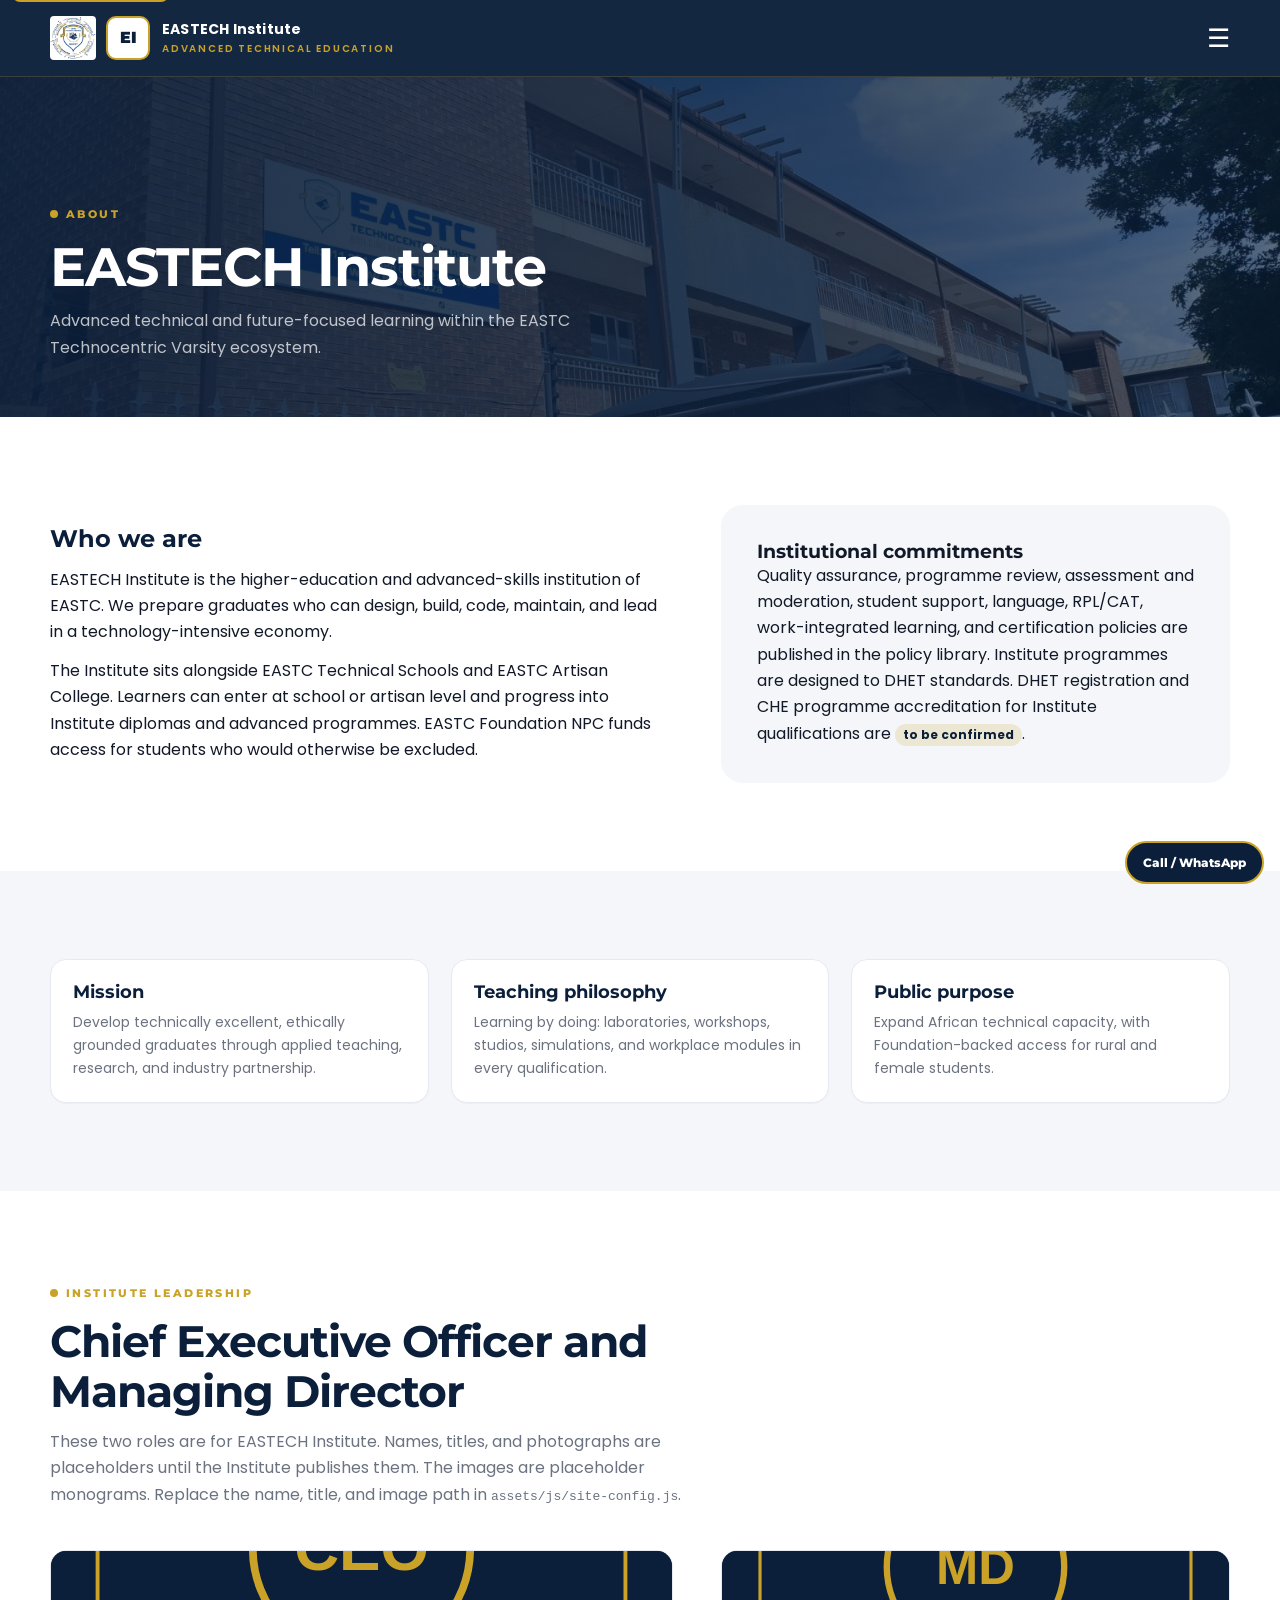
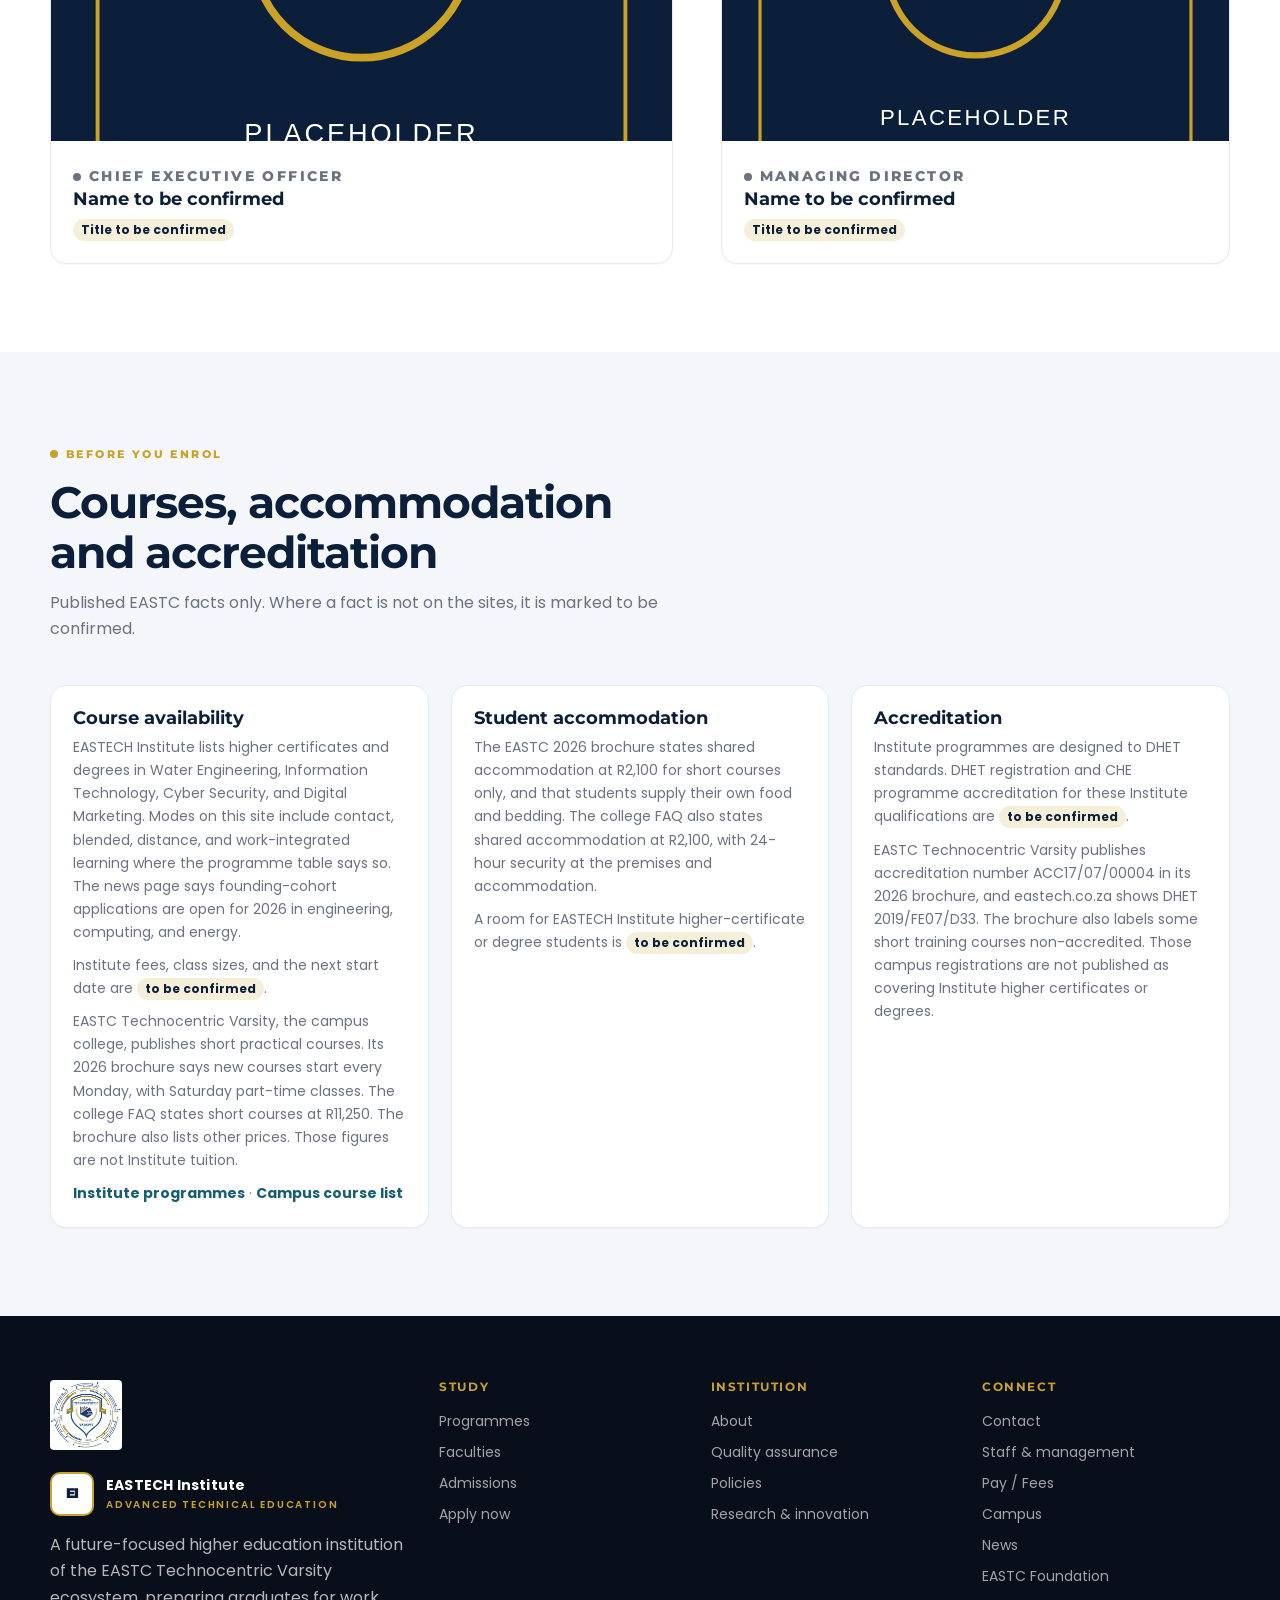
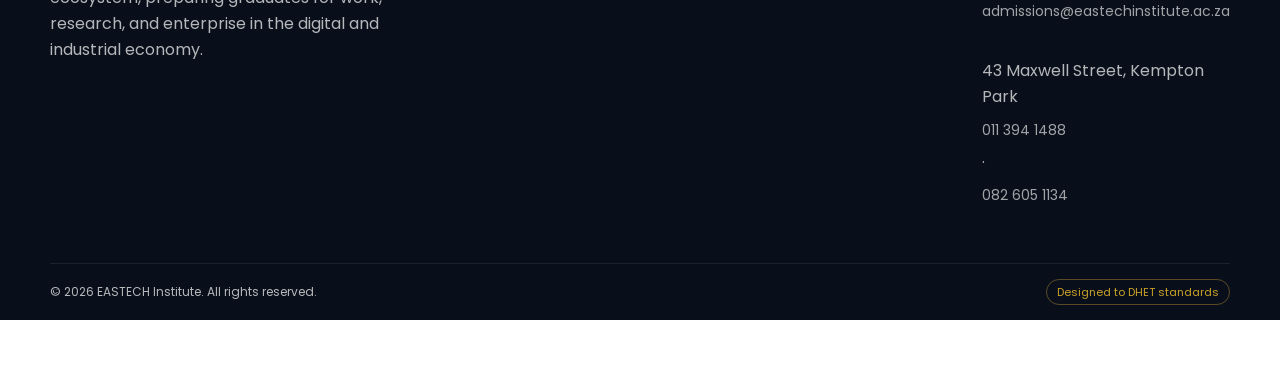
==== commit d8ecb197: "Use the original EASTC crest for parent branding. Keep the existing Institute EI mark, and place the" ====
--- a/about.html
+++ b/about.html
@@ -8,7 +8,7 @@
 <link rel="preconnect" href="https://fonts.googleapis.com">
 <link rel="preconnect" href="https://fonts.gstatic.com" crossorigin>
 <link href="https://fonts.googleapis.com/css2?family=Montserrat:wght@500;600;700;800;900&family=Poppins:wght@400;500;600;700&display=swap" rel="stylesheet">
-<link rel="icon" type="image/svg+xml" href="assets/img/favicon.svg">
+<link rel="icon" type="image/png" href="assets/img/eastc-varsity-logo.png">
 <link rel="stylesheet" href="assets/css/site.css">
 </head>
 <body class="institute">
@@ -17,10 +17,13 @@
 
 <header class="nav">
   <div class="wrap nav-inner">
+    <div class="brand-lockup">
+    <a class="parent-mark" href="https://eastc.co.za/"><img class="crest" src="assets/img/eastc-varsity-logo.png" width="567" height="550" alt="EASTC Technocentric Varsity"></a>
     <a class="brand" href="index.html">
       <div class="mark">EI</div>
       <div><strong>EASTECH Institute</strong><span>Advanced Technical Education</span></div>
     </a>
+    </div>
     <button class="menu-btn" aria-label="Menu">☰</button>
     <nav class="nav-links">
       <a href="about.html">About</a>
@@ -108,6 +111,7 @@
 <footer>
   <div class="wrap foot-grid">
     <div>
+      <a class="parent-mark" href="https://eastc.co.za/"><img class="crest" src="assets/img/eastc-varsity-logo.png" width="567" height="550" alt="EASTC Technocentric Varsity"></a>
       <a class="brand" href="index.html" style="margin-bottom:16px;display:inline-flex">
         <div class="mark">EI</div>
         <div><strong>EASTECH Institute</strong><span>Advanced Technical Education</span></div>
--- a/assets/css/site.css
+++ b/assets/css/site.css
@@ -53,6 +53,14 @@
   border-bottom: 1px solid rgba(212, 164, 55, 0.2);
 }
 .nav-inner { display: flex; align-items: center; justify-content: space-between; min-height: 76px; gap: 24px; }
+.brand-lockup { display: flex; align-items: center; gap: 10px; min-width: 0; }
+.parent-mark { display: inline-flex; align-items: center; line-height: 0; flex: 0 0 auto; }
+.crest {
+  width: 46px; height: auto; aspect-ratio: 567 / 550; object-fit: contain;
+  background: #fff; border-radius: 4px;
+}
+footer .crest { width: 72px; }
+footer a.parent-mark { display: inline-flex; margin: 0 0 14px; }
 .brand { display: flex; align-items: center; gap: 12px; color: #fff; }
 .mark {
   width: 44px; height: 44px; border-radius: 10px; background: var(--gold);
